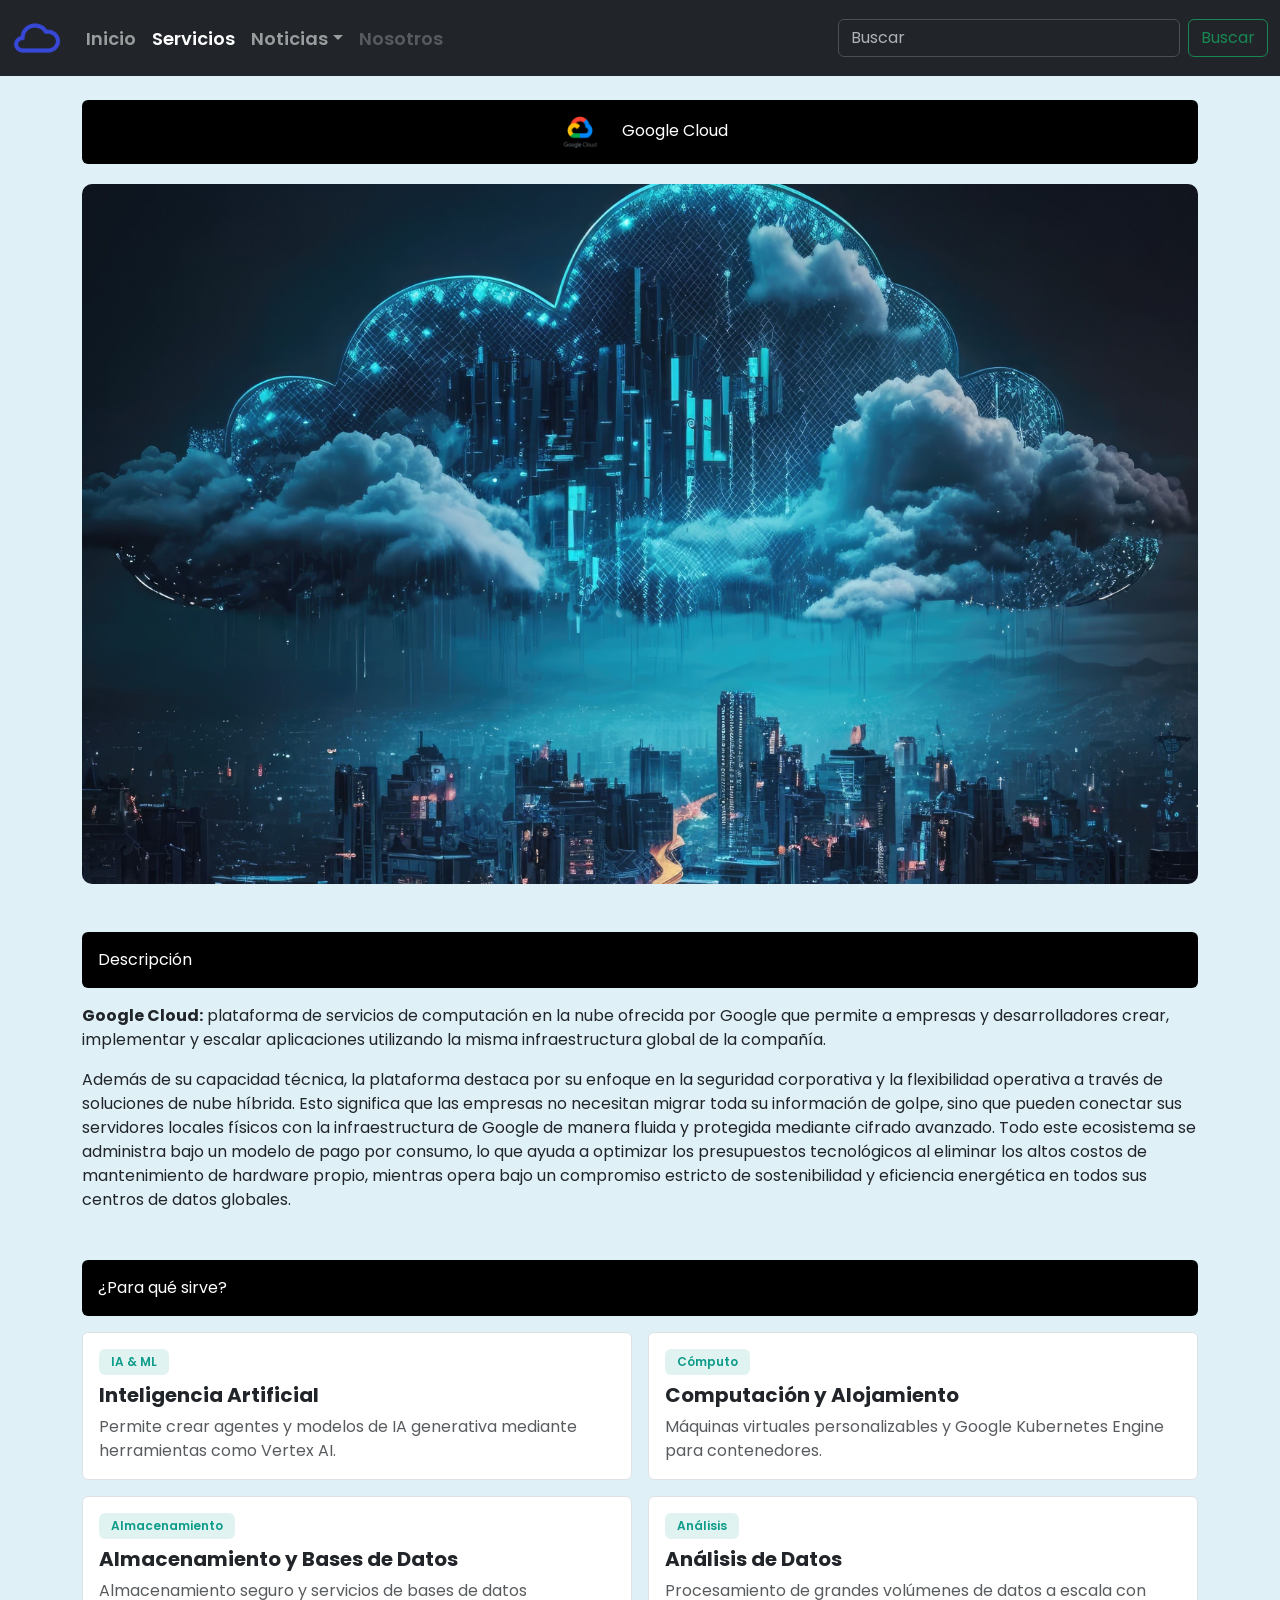
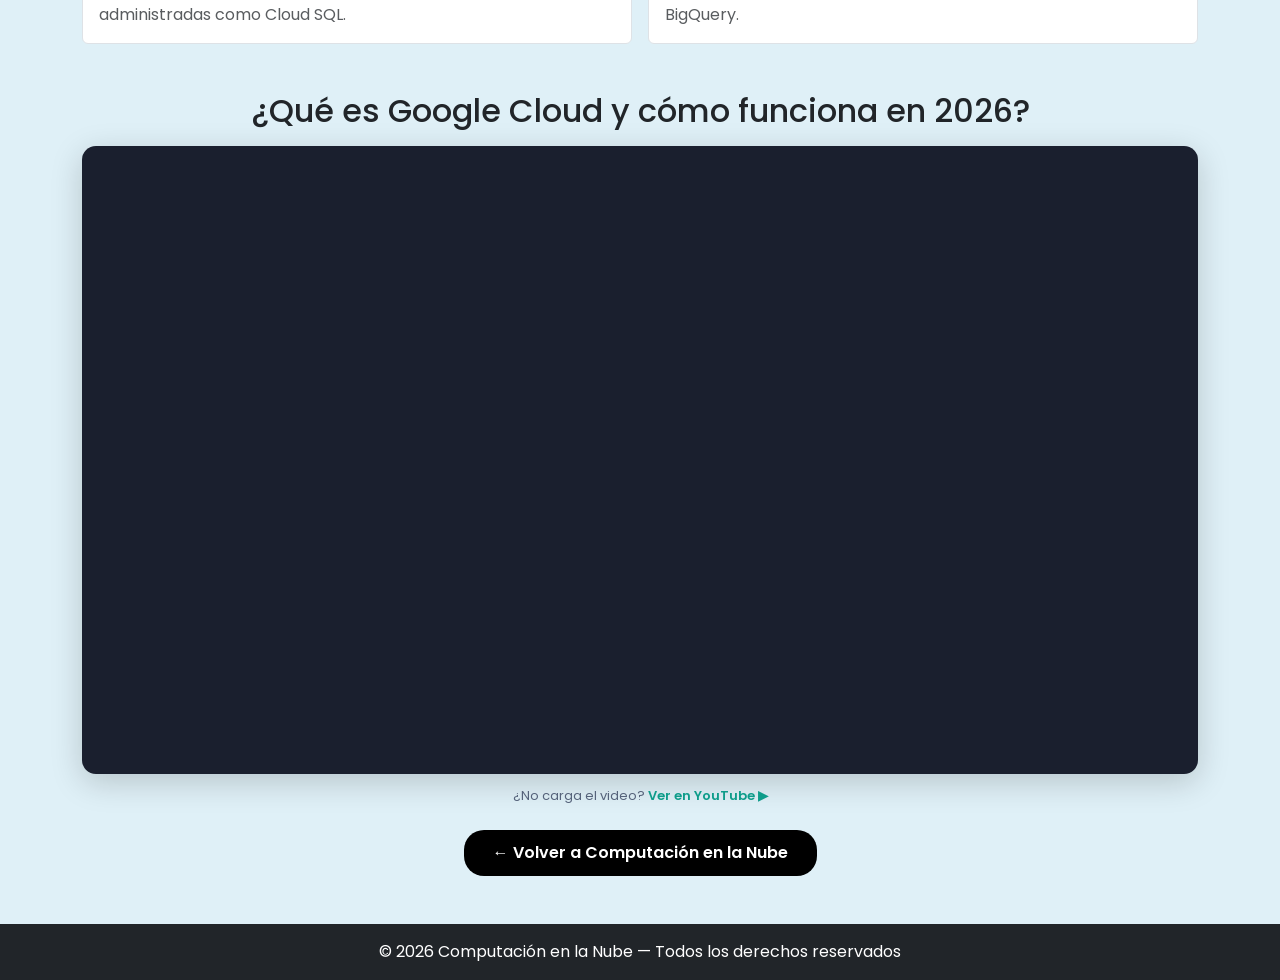
==== Nube/bil2.html @ 453a69fb "Página terminada" ====
<!DOCTYPE html>
<html lang="es">
<head>
    <meta charset="UTF-8">
    <meta name="viewport" content="width=device-width, initial-scale=1.0">
    <link rel="shortcut icon" href="Assets/cloud.png" type="image/x-icon">
    <link rel="stylesheet" href="Css/bootstrap.min.css">
    <link rel="stylesheet" href="Css/style.css">
    <title>Google Cloud</title>
</head>
<body class="bil1">

    <button id="back-to-top" aria-label="Volver arriba">&#8679;</button>

    <nav class="navbar bg-dark navbar-expand-lg" data-bs-theme="dark">
        <div class="container-fluid">
            <a class="navbar-brand" href="bil.html">
                <img src="Assets/cloud.png" alt="Logo" width="50" height="50">
            </a>
            <button class="navbar-toggler" type="button" data-bs-toggle="collapse"
                data-bs-target="#navbarMain" aria-controls="navbarMain"
                aria-expanded="false" aria-label="Toggle navigation">
                <span class="navbar-toggler-icon"></span>
            </button>
            <div class="collapse navbar-collapse" id="navbarMain">
                <ul class="navbar-nav me-auto mb-2 mb-lg-0">
                    <li class="nav-item">
                        <a class="nav-link" href="bil.html">Inicio</a>
                    </li>
                    <li class="nav-item">
                        <a class="nav-link active" aria-current="page" href="#">Servicios</a>
                    </li>
                    <li class="nav-item dropdown">
                        <a class="nav-link dropdown-toggle" href="#" role="button" data-bs-toggle="dropdown"
                            aria-expanded="false">Noticias</a>
                        <ul class="dropdown-menu">
                            <li><a class="dropdown-item" href="#">Cartelera nueva</a></li>
                            <li><a class="dropdown-item" href="#">Próximo evento</a></li>
                            <li><hr class="dropdown-divider"></li>
                            <li><a class="dropdown-item" href="#">Siempre el mejor</a></li>
                        </ul>
                    </li>
                    <li class="nav-item">
                        <a class="nav-link disabled" aria-disabled="true">Nosotros</a>
                    </li>
                </ul>
                <form class="d-flex" role="search">
                    <input class="form-control me-2" type="search" placeholder="Buscar" aria-label="Buscar">
                    <button class="btn btn-outline-success" type="submit">Buscar</button>
                </form>
            </div>
        </div>
    </nav>

    <div class="container">

        <!-- TITLE BADGE -->
        <section class="video-section mt-4">
            <div class="p-3 mb-2 bg-black text-white rounded">
                <img src="Assets/Google-Cloud-Symbol.png" alt="Google Cloud Logo" height="32"
                    style="vertical-align:middle; margin-right:10px;"> Google Cloud
            </div>
        </section>

        <!-- HERO IMAGE -->
        <section class="mb-5 image-section fade-in-el">
            <div class="image-container">
                <img src="Assets/1301820-align-voted-best-cloud-services-provider-by-both-hedgeweek-and-private-equity-wire.jpg"
                    alt="Google Cloud - Mejor proveedor de nube" />
            </div>
        </section>

        <!-- DESCRIPTION -->
        <section class="mb-5 description fade-in-el">
            <div class="p-3 mb-3 bg-black text-white rounded">Descripción</div>
            <p><strong>Google Cloud:</strong> plataforma de servicios de computación en la nube ofrecida por Google que permite a empresas y desarrolladores crear, implementar y escalar aplicaciones utilizando la misma infraestructura global de la compañía.</p>
            <p>Además de su capacidad técnica, la plataforma destaca por su enfoque en la seguridad corporativa y la flexibilidad operativa a través de soluciones de nube híbrida. Esto significa que las empresas no necesitan migrar toda su información de golpe, sino que pueden conectar sus servidores locales físicos con la infraestructura de Google de manera fluida y protegida mediante cifrado avanzado. Todo este ecosistema se administra bajo un modelo de pago por consumo, lo que ayuda a optimizar los presupuestos tecnológicos al eliminar los altos costos de mantenimiento de hardware propio, mientras opera bajo un compromiso estricto de sostenibilidad y eficiencia energética en todos sus centros de datos globales.</p>
        </section>

        <!-- SERVICES -->
        <section class="mb-5 fade-in-el">
            <div class="p-3 mb-3 bg-black text-white rounded">¿Para qué sirve?</div>
            <div class="row g-3">
                <div class="col-md-6">
                    <div class="p-3 border rounded bg-white">
                        <span class="service-badge">IA &amp; ML</span>
                        <h5 class="fw-bold">Inteligencia Artificial</h5>
                        <p class="text-muted mb-0">Permite crear agentes y modelos de IA generativa mediante herramientas como Vertex AI.</p>
                    </div>
                </div>
                <div class="col-md-6">
                    <div class="p-3 border rounded bg-white">
                        <span class="service-badge">Cómputo</span>
                        <h5 class="fw-bold">Computación y Alojamiento</h5>
                        <p class="text-muted mb-0">Máquinas virtuales personalizables y Google Kubernetes Engine para contenedores.</p>
                    </div>
                </div>
                <div class="col-md-6">
                    <div class="p-3 border rounded bg-white">
                        <span class="service-badge">Almacenamiento</span>
                        <h5 class="fw-bold">Almacenamiento y Bases de Datos</h5>
                        <p class="text-muted mb-0">Almacenamiento seguro y servicios de bases de datos administradas como Cloud SQL.</p>
                    </div>
                </div>
                <div class="col-md-6">
                    <div class="p-3 border rounded bg-white">
                        <span class="service-badge">Análisis</span>
                        <h5 class="fw-bold">Análisis de Datos</h5>
                        <p class="text-muted mb-0">Procesamiento de grandes volúmenes de datos a escala con BigQuery.</p>
                    </div>
                </div>
            </div>
        </section>

        <!-- VIDEO -->
        <section class="video-section mb-4">
            <h2 class="text-dark">¿Qué es Google Cloud y cómo funciona en 2026?</h2>
            <div class="video-wrapper">
                <div class="video-container">
                    <iframe src="https://www.youtube.com/embed/1X1SMbfrnfQ"
                        title="Qué es Google Cloud" frameborder="0"
                        allow="accelerometer; autoplay; clipboard-write; encrypted-media; gyroscope; picture-in-picture; web-share"
                        referrerpolicy="strict-origin-when-cross-origin" allowfullscreen></iframe>
                </div>
            </div>
            <p class="video-fallback">¿No carga el video? <a href="https://www.youtube.com/watch?v=1X1SMbfrnfQ" target="_blank" rel="noopener">Ver en YouTube &#9654;</a></p>
        </section>

        <!-- BACK BUTTON -->
        <section class="video-section mb-5">
            <a href="bil.html" class="btn bg-black text-white">&#8592; Volver a Computación en la Nube</a>
        </section>

    </div>

    <footer class="bg-dark text-white text-center p-3">
        <p class="mb-0">&copy; 2026 Computación en la Nube &mdash; Todos los derechos reservados</p>
    </footer>

    <script src="Js/bootstrap.min.js"></script>
    <script src="Js/archive.js"></script>
</body>
</html>
---- Nube/Css/style.css ----
@import url('https://fonts.googleapis.com/css2?family=Poppins:wght@400;500;600;700;800&display=swap');

/* ============================================================
   RESET & BASE
   ============================================================ */
* {
    font-family: 'Poppins', sans-serif;
    box-sizing: border-box;
}

/* ============================================================
   CSS VARIABLES
   ============================================================ */
:root {
    --primary-color: #f03a47;
    --secondary-color: #AF5B5F;
    --accent-color: #0E9C8A;
    --font-color: #ffff;
    --alt-color: #f6f4f3;
    --background-color: #183059;
    --primary-font: 'Poppins', sans-serif;
    --section-title-font-size: 2.3rem;
}

/* ============================================================
   NAVBAR
   ============================================================ */
.navbar {
    font-weight: 600;
    font-size: 18px;
}

/* ============================================================
   CAROUSEL
   ============================================================ */
.carousel-item {
    min-height: 400px;
}
.carousel-caption {
    bottom: 120px;
    z-index: 2;
}
.carousel-caption h5 {
    font-size: 70px;
    font-weight: 600;
    text-transform: uppercase;
    margin-top: 25px;
    text-shadow: 2px 2px 8px rgba(0,0,0,0.7);
}
.carousel-caption p {
    width: 60%;
    margin: 10px auto;
    font-size: 18px;
    text-shadow: 1px 1px 4px rgba(0,0,0,0.7);
}
.carousel-caption .btn-cta {
    display: inline-block;
    margin-top: 12px;
    padding: 10px 28px;
    background: var(--accent-color);
    color: #fff;
    border: 2px solid #fff;
    border-radius: 30px;
    font-weight: 600;
    font-size: 16px;
    text-decoration: none;
    transition: background 0.2s, transform 0.2s;
}
.carousel-caption .btn-cta:hover {
    background: #fff;
    color: var(--accent-color);
    transform: scale(1.05);
}
.carousel-inner::before {
    content: '';
    position: absolute;
    width: 100%;
    height: 100%;
    top: 0;
    left: 0;
    background: rgba(0,0,0,0.35);
    z-index: 1;
}
.carousel-item img {
    object-fit: cover;
    height: 520px;
    width: 100%;
}

/* ============================================================
   SERVICES SECTION
   ============================================================ */
.services {
    padding: 80px 0;
}
.services .row {
    display: flex;
    flex-wrap: wrap;
}
.services .card {
    height: 100%;
    display: flex;
    flex-direction: column;
    transition: transform 0.2s, box-shadow 0.2s;
}
.services .card:hover {
    transform: translateY(-6px);
    box-shadow: 0 12px 28px rgba(0,0,0,0.18);
}
.services .card-body {
    display: flex;
    flex-direction: column;
    flex: 1;
}
.services .card-body p {
    flex: 1;
}
.services .card-body .btn {
    margin-top: 16px;
    align-self: center;
    width: 100%;
    text-align: center;
    border-radius: 20px;
    font-weight: 600;
    transition: transform 0.15s;
}
.services .card-body .btn:hover {
    transform: scale(1.03);
}

/* Card background images */
.bg-Toma {
    background-image: linear-gradient(rgba(0,0,0,0.55), rgba(0,0,0,0.55)),
        url(../Assets/Unlocking-the-Power-of-Google-Cloud-Platform.webp);
    background-position: center;
    background-repeat: no-repeat;
    background-size: cover;
}
.bg-Toma2 {
    background-image: linear-gradient(rgba(0,0,0,0.55), rgba(0,0,0,0.55)),
        url(../Assets/0_5VEmcnBp5i1AJNDU.jpg);
    background-position: center;
    background-repeat: no-repeat;
    background-size: cover;
}
.bg-Toma3 {
    background-image: linear-gradient(rgba(0,0,0,0.55), rgba(0,0,0,0.55)),
        url(../Assets/Microsoft-Azure-2025-Logo.webp);
    background-position: center;
    background-repeat: no-repeat;
    background-size: cover;
}
.bg-Toma4 {
    background-image: linear-gradient(rgba(0,0,0,0.55), rgba(0,0,0,0.55)),
        url(../Assets/ChatGPT-Image-10-de-set.-de-2025_-17_18_51.webp);
    background-position: center;
    background-repeat: no-repeat;
    background-size: cover;
}

/* ============================================================
   SECTION ICONS
   ============================================================ */
.section-icons {
    background: #f8f9fb;
    padding: 48px 0 36px;
    border-top: 1px solid #e8ecf2;
    border-bottom: 1px solid #e8ecf2;
    margin: 32px 0;
}
.box-icons i { font-size: 40px; }
.box-icons h3 { font-size: 20px; font-weight: 800; }
.box-icons {
    padding: 16px 24px;
    border-right: 1px solid #e2e6ec;
}
.box-icons:last-child { border-right: none; }

/* ============================================================
   CLOUD GRID (Nubes disponibles)
   ============================================================ */
.cloud-filters {
    display: flex;
    gap: 8px;
    flex-wrap: wrap;
    justify-content: center;
    margin-bottom: 24px;
}
.cloud-filters .btn-filter {
    font-size: 13px;
    border: 1px solid #d9dee6;
    background: #fff;
    color: #55627A;
    padding: 6px 16px;
    border-radius: 20px;
    cursor: pointer;
    transition: all 0.15s ease;
}
.cloud-filters .btn-filter:hover {
    border-color: var(--accent-color);
    color: var(--accent-color);
}
.cloud-filters .btn-filter.active {
    background: var(--accent-color);
    border-color: var(--accent-color);
    color: #fff;
}
.cloud-grid {
    display: grid;
    grid-template-columns: repeat(4, 1fr);
    gap: 24px;
}
@media (max-width: 992px) {
    .cloud-grid { grid-template-columns: repeat(2, 1fr); }
}
@media (max-width: 576px) {
    .cloud-grid { grid-template-columns: 1fr; }
}
.cloud-card {
    display: flex;
    flex-direction: column;
    height: 100%;
    background: #F7F8FA;
    border: 1px solid #eceff3;
    border-radius: 12px;
    padding: 20px 16px;
    transition: transform 0.15s ease, box-shadow 0.15s ease;
}
.cloud-card:hover {
    transform: translateY(-4px);
    box-shadow: 0 10px 24px rgba(0,0,0,0.08);
}
.cloud-card.featured { border-color: rgba(14,156,138,0.2); }
.cloud-card .logo-wrap {
    height: 60px;
    display: flex;
    align-items: center;
    justify-content: center;
    margin-bottom: 12px;
}
.cloud-card .logo-wrap img { max-height: 100%; max-width: 100%; }
.cloud-card .card-body { display: flex; flex-direction: column; flex: 1; }
.cloud-badge {
    display: inline-block;
    align-self: flex-start;
    font-size: 11px;
    font-weight: 600;
    letter-spacing: 0.02em;
    border-radius: 20px;
    padding: 2px 10px;
    margin-bottom: 10px;
}
.cloud-badge.IaaS { background: #E7F3FF; color: #1F70C1; }
.cloud-badge.PaaS { background: #FFF1DE; color: #B87A1E; }
.cloud-badge.SaaS { background: #E8FBF5; color: #0E9C8A; }
.cloud-card .card-title { font-size: 17px; font-weight: 700; margin-bottom: 6px; }
.cloud-card p { font-size: 14px; color: #4a5568; margin-bottom: 0; }
.cloud-card .extra-fact {
    font-size: 12.5px;
    color: #8A93A3;
    margin-top: auto;
    padding-top: 10px;
    border-top: 1px dashed #e2e6ec;
}
.cloud-card.is-hidden { display: none; }

/* ============================================================
   BANNER / SVG NETWORK SECTION
   ============================================================ */
.banner {
    background: #ffffff;
    color: #1e41a7;
    padding: 80px 6vw 56px;
    margin-bottom: 0;
}
.banner h2 {
    font-size: clamp(26px, 3.4vw, 38px);
    font-weight: 700;
    line-height: 1.2;
    max-width: 22ch;
    margin: 0 auto 16px;
    color: #1a1f2e;
}
.banner p {
    font-size: 16px;
    line-height: 1.6;
    color: #55627A;
    max-width: 62ch;
    margin: 0 auto 40px;
}
.cloud-net { width: 100%; max-width: 560px; height: auto; margin: 0 auto; display: block; }
.cloud-net .net-node { cursor: pointer; }
.cloud-net .net-node line {
    stroke: #d9dee6;
    stroke-width: 1.5;
    transition: stroke 0.2s ease, stroke-width 0.2s ease;
}
.cloud-net .net-node .dot {
    fill: #55627A;
    opacity: 0.55;
    transition: r 0.2s ease, opacity 0.2s ease, fill 0.2s ease;
}
.cloud-net .net-node text {
    fill: #1a1f2e;
    font-family: -apple-system, 'Segoe UI', sans-serif;
    font-size: 12px;
    font-weight: 600;
    opacity: 0;
    transition: opacity 0.2s ease;
    pointer-events: none;
}
.cloud-net .net-node:hover line,
.cloud-net .net-node.active line { stroke: var(--accent-color); stroke-width: 2; }
.cloud-net .net-node:hover .dot,
.cloud-net .net-node.active .dot { r: 8; opacity: 1; fill: var(--accent-color); }
.cloud-net .net-node:hover text,
.cloud-net .net-node.active text { opacity: 1; }
.cloud-net .hub-core { fill: var(--accent-color); }
.cloud-net .hub-ring { fill: none; stroke: #5FE3CD; stroke-width: 1.5; opacity: 0.5; }
@media (prefers-reduced-motion: no-preference) {
    .cloud-net .hub-ring { animation: hubPulse 3s ease-in-out infinite; }
}
@keyframes hubPulse {
    0%, 100% { r: 34; opacity: 0.5; }
    50% { r: 40; opacity: 0.15; }
}

/* ============================================================
   COMPARATIVE TABLE
   ============================================================ */
.comparison-section {
    padding: 60px 0;
    background: #f8f9fb;
}
.comparison-section h2 { font-size: 2rem; font-weight: 700; margin-bottom: 8px; color: #1a1f2e; }
.comparison-section .subtitle { color: #55627A; margin-bottom: 36px; }
.comparison-table {
    width: 100%;
    border-collapse: separate;
    border-spacing: 0;
    border-radius: 12px;
    overflow: hidden;
    box-shadow: 0 4px 16px rgba(0,0,0,0.07);
    background: #fff;
}
.comparison-table thead th {
    background: #1a1f2e;
    color: #fff;
    padding: 14px 18px;
    font-size: 14px;
    font-weight: 600;
    text-align: center;
}
.comparison-table thead th:first-child { text-align: left; }
.comparison-table tbody td {
    padding: 12px 18px;
    font-size: 14px;
    color: #4a5568;
    border-bottom: 1px solid #f0f2f5;
    text-align: center;
    vertical-align: middle;
}
.comparison-table tbody td:first-child { text-align: left; font-weight: 600; color: #1a1f2e; }
.comparison-table tbody tr:last-child td { border-bottom: none; }
.comparison-table tbody tr:hover td { background: #f0faf8; }
.star-rating { color: #f59e0b; font-size: 13px; }

/* ============================================================
   CONTACT SECTION
   ============================================================ */
.section-title {
    position: relative;
    font-size: var(--section-title-font-size);
    font-family: var(--primary-font);
}
.section-title::after {
    content: "";
    position: absolute;
    display: block;
    width: 100%;
    height: 5px;
    background-color: var(--primary-color);
    transform: translateY(-3px);
}
span { color: var(--primary-color); }
.btn_s {
    color: white;
    font-weight: 500;
    display: flex;
    width: 150px;
    height: 50px;
    background-color: var(--primary-color);
    border-radius: 10px;
    align-items: center;
    justify-content: space-evenly;
    margin-top: 40px;
    transition: 0.3s;
    border: solid 2px var(--primary-color);
    cursor: pointer;
}
.btn_s:hover { background: transparent; color: var(--primary-color); }
/* ============================================================
   IMAGE & VIDEO HELPERS
   ============================================================ */
.image-container {
    width: 100%;
    height: 700px;
    margin: 0 auto;
    overflow: hidden;
    border-radius: 10px;
}
.image-container img { width: 100%; height: 100%; object-fit: cover; }
.video-section { text-align: center; margin: 20px 0; }
.video-section video { max-width: 100%; height: auto; }
.video-wrapper {
    background: #1a1f2e;
    border-radius: 14px;
    overflow: hidden;
    margin-top: 16px;
    box-shadow: 0 8px 32px rgba(0,0,0,0.18);
}
.video-container {
    position: relative;
    padding-bottom: 56.25%;
    height: 0;
    overflow: hidden;
}
.video-container iframe {
    position: absolute;
    top: 0; left: 0;
    width: 100%; height: 100%;
    border: 0;
    display: block;
}
.video-fallback {
    display: block;
    margin: 12px auto 0;
    font-size: 13px;
    color: #55627A;
}
.video-fallback a {
    color: var(--accent-color);
    font-weight: 600;
    text-decoration: none;
}
.video-fallback a:hover { text-decoration: underline; }
.video-section .btn {
    display: inline-block;
    margin: 0 auto;
    padding: 10px 28px;
    background-color: #000;
    color: #fff;
    border-radius: 20px;
    transition: background-color 0.3s ease, transform 0.3s ease;
    text-decoration: none;
    font-weight: 600;
}
.video-section .btn:hover { transform: scale(1.1); color: #fff; }

/* ============================================================
   CONTACT SECTION — REDESIGNED
   ============================================================ */
#contact-section {
    background: transparent;
    padding: 80px 0 60px;
    height: auto;
}
#contact-section .contact-title {
    font-size: 2.2rem;
    font-weight: 800;
    color: #1a1f2e;
    margin-bottom: 6px;
}
#contact-section .contact-subtitle {
    color: #55627A;
    font-size: 15px;
    margin-bottom: 0;
}
/* Form card */
.contact-form-card {
    background: #fff;
    border-radius: 16px;
    padding: 36px 32px;
    box-shadow: 0 8px 32px rgba(0,0,0,0.08);
}
.contact-form-card .form-label {
    font-weight: 600;
    font-size: 13px;
    color: #1a1f2e;
    margin-bottom: 4px;
}
.contact-form-card .form-control {
    border: 1.5px solid #e2e6ec;
    border-radius: 10px;
    padding: 10px 14px;
    font-size: 14px;
    color: #1a1f2e;
    transition: border-color 0.2s, box-shadow 0.2s;
    box-shadow: none;
}
.contact-form-card .form-control:focus {
    border-color: var(--accent-color);
    box-shadow: 0 0 0 3px rgba(14,156,138,0.12);
    outline: none;
}
.contact-form-card textarea.form-control {
    resize: vertical;
    min-height: 130px;
}
.btn-submit {
    width: 100%;
    padding: 13px;
    background: var(--accent-color);
    color: #fff;
    border: none;
    border-radius: 10px;
    font-size: 15px;
    font-weight: 700;
    cursor: pointer;
    transition: background 0.2s, transform 0.15s;
    letter-spacing: 0.02em;
}
.btn-submit:hover {
    background: #0b7d6e;
    transform: translateY(-2px);
}
/* Info card */
.contact-info-card {
    background: #1a1f2e;
    border-radius: 16px;
    padding: 36px 28px;
    color: #fff;
    height: 100%;
    display: flex;
    flex-direction: column;
    gap: 28px;
}
.contact-info-card h3 {
    font-size: 1.4rem;
    font-weight: 700;
    margin-bottom: 6px;
    color: #fff;
}
.contact-info-card p {
    font-size: 14px;
    color: rgba(255,255,255,0.65);
    margin-bottom: 0;
}
.info-item {
    display: flex;
    gap: 16px;
    align-items: flex-start;
}
.info-icon {
    width: 44px;
    height: 44px;
    min-width: 44px;
    background: rgba(14,156,138,0.15);
    border-radius: 10px;
    display: flex;
    align-items: center;
    justify-content: center;
    font-size: 20px;
}
.info-item-text strong {
    display: block;
    font-size: 13px;
    font-weight: 700;
    color: rgba(255,255,255,0.9);
    margin-bottom: 2px;
}
.info-item-text span {
    font-size: 13px;
    color: rgba(255,255,255,0.55);
    /* override global span color */
    color: rgba(255,255,255,0.55) !important;
}
.contact-info-card a {
    color: var(--accent-color);
    text-decoration: none;
    font-size: 13px;
}
.contact-info-card a:hover { text-decoration: underline; }
/* Success message */
#form-msg {
    display: none;
    padding: 14px 20px;
    background: #e8fbf5;
    border: 1.5px solid var(--accent-color);
    border-radius: 10px;
    color: #0b7d6e;
    font-weight: 600;
    text-align: center;
    margin-top: 16px;
    font-size: 14px;
}

/* ============================================================
   PAGE-SPECIFIC BODY COLORS
   ============================================================ */
.bil1 { background: #dff0f7; }
.bil2 { background: #0a497b; }
.bil3 { background: #d5b59c; }
.bil4-bg { background: #e8f0fe; }
.bil5-bg { background: #fff3e8; }

/* Service badges on subpages */
.service-badge {
    display: inline-block;
    background: rgba(14,156,138,0.12);
    color: var(--accent-color);
    border-radius: 6px;
    padding: 4px 12px;
    font-size: 12px;
    font-weight: 600;
    margin-bottom: 8px;
}

/* Make bil1 sections transparent so body color shows */
.bil1 .section-icons,
.bil1 .banner,
.bil1 .comparison-section,
.bil1 #contact-section {
    background: transparent !important;
}

/* ============================================================
   FADE-IN ANIMATION (Intersection Observer)
   ============================================================ */
.fade-in-el {
    opacity: 0;
    transform: translateY(30px);
    transition: opacity 0.6s ease, transform 0.6s ease;
}
.fade-in-el.visible {
    opacity: 1;
    transform: translateY(0);
}

/* ============================================================
   BACK TO TOP BUTTON
   ============================================================ */
#back-to-top {
    position: fixed;
    bottom: 32px;
    right: 32px;
    width: 48px;
    height: 48px;
    background: var(--accent-color);
    color: #fff;
    border: none;
    border-radius: 50%;
    font-size: 22px;
    cursor: pointer;
    box-shadow: 0 4px 16px rgba(14,156,138,0.35);
    display: none;
    align-items: center;
    justify-content: center;
    z-index: 999;
    transition: background 0.2s, transform 0.2s;
}
#back-to-top:hover { background: #0b7d6e; transform: scale(1.1); }
#back-to-top.visible { display: flex; }

/* ============================================================
   RESPONSIVE
   ============================================================ */
@media (max-width: 767px) {
    .carousel-item { min-height: 500px; }
    .carousel-item img { min-height: 500px; }
    .carousel-caption { bottom: 30px; }
    .carousel-caption h5 { font-size: 36px; margin-top: 0; }
    .carousel-caption p { width: 100%; font-size: 15px; }
    .services { padding: 30px 0; }
    .banner { padding: 40px 4vw 32px; margin-bottom: 0; }
    .box-icons { border-right: none; border-bottom: 1px solid #e2e6ec; }
    #contact-section form { width: 95%; }
    #form-msg { width: 95%; }
    .comparison-section { padding: 40px 0; }
    .comparison-table { font-size: 13px; }
}
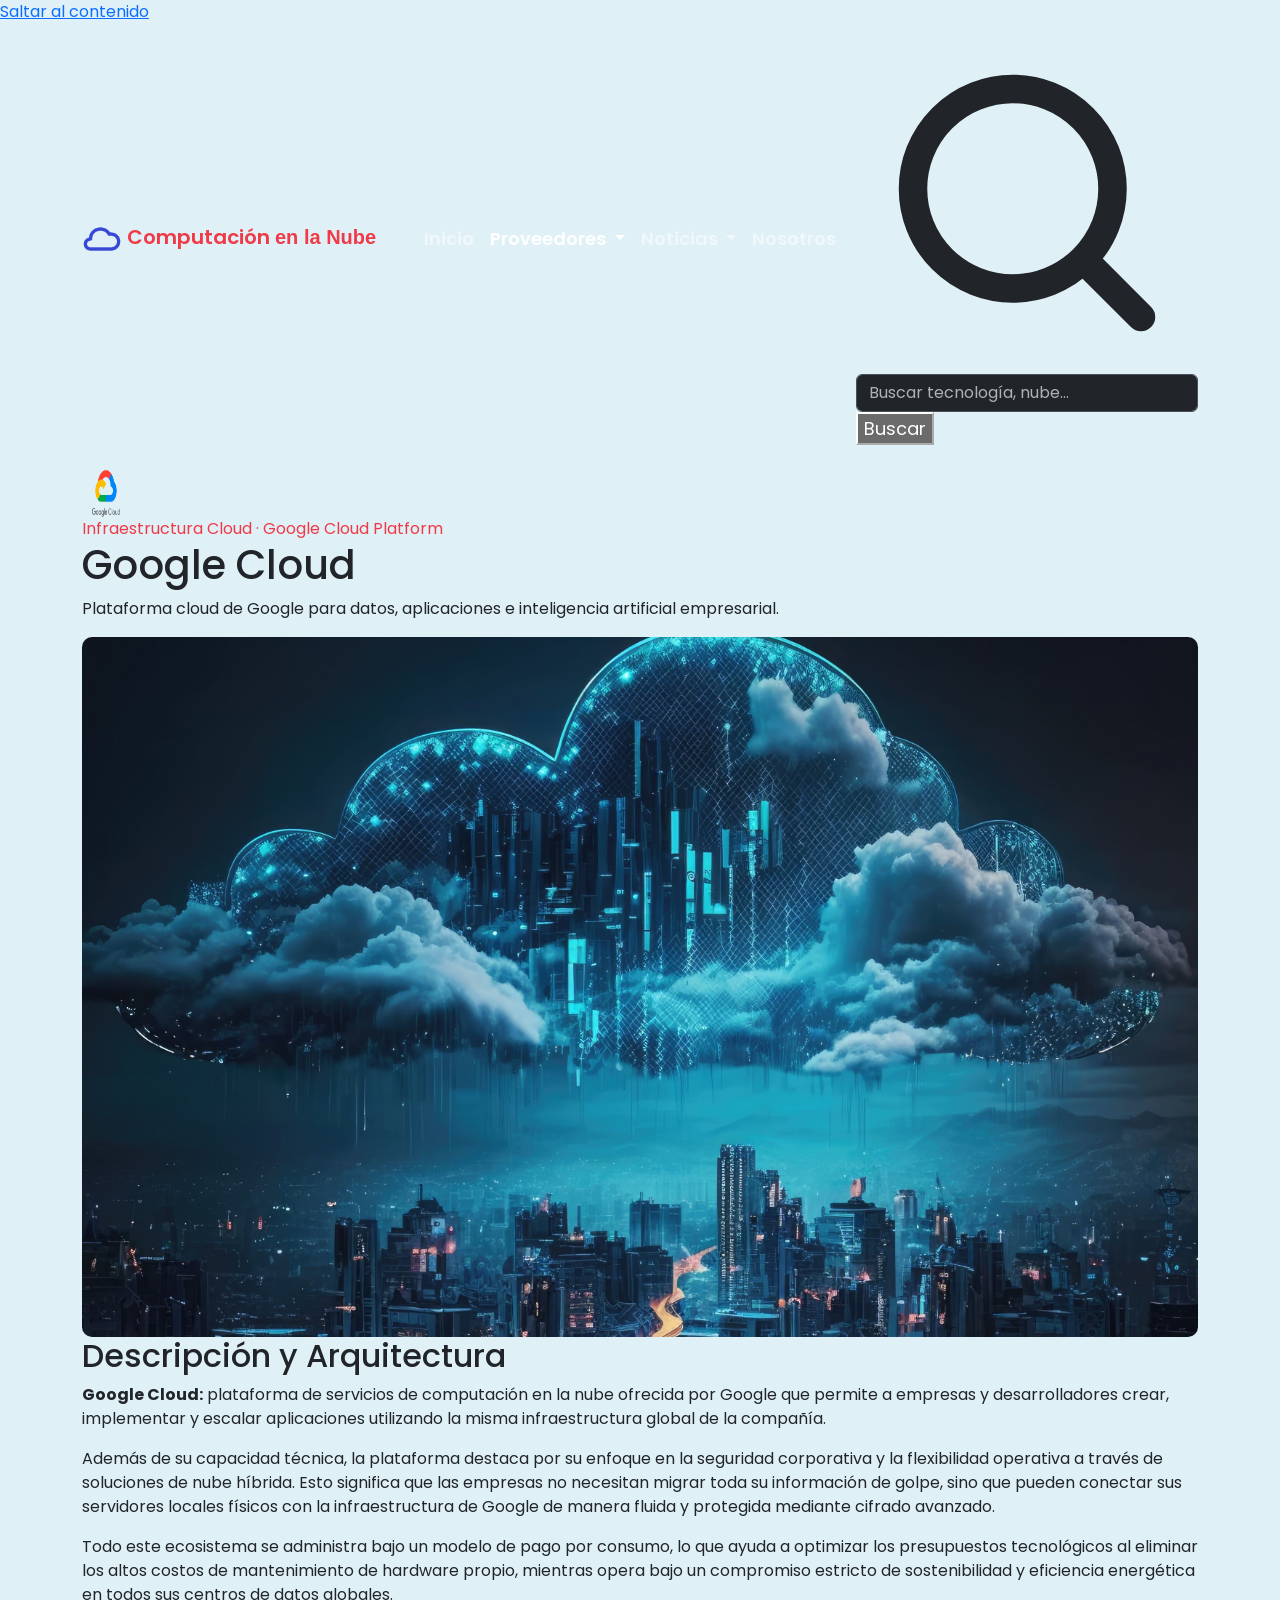
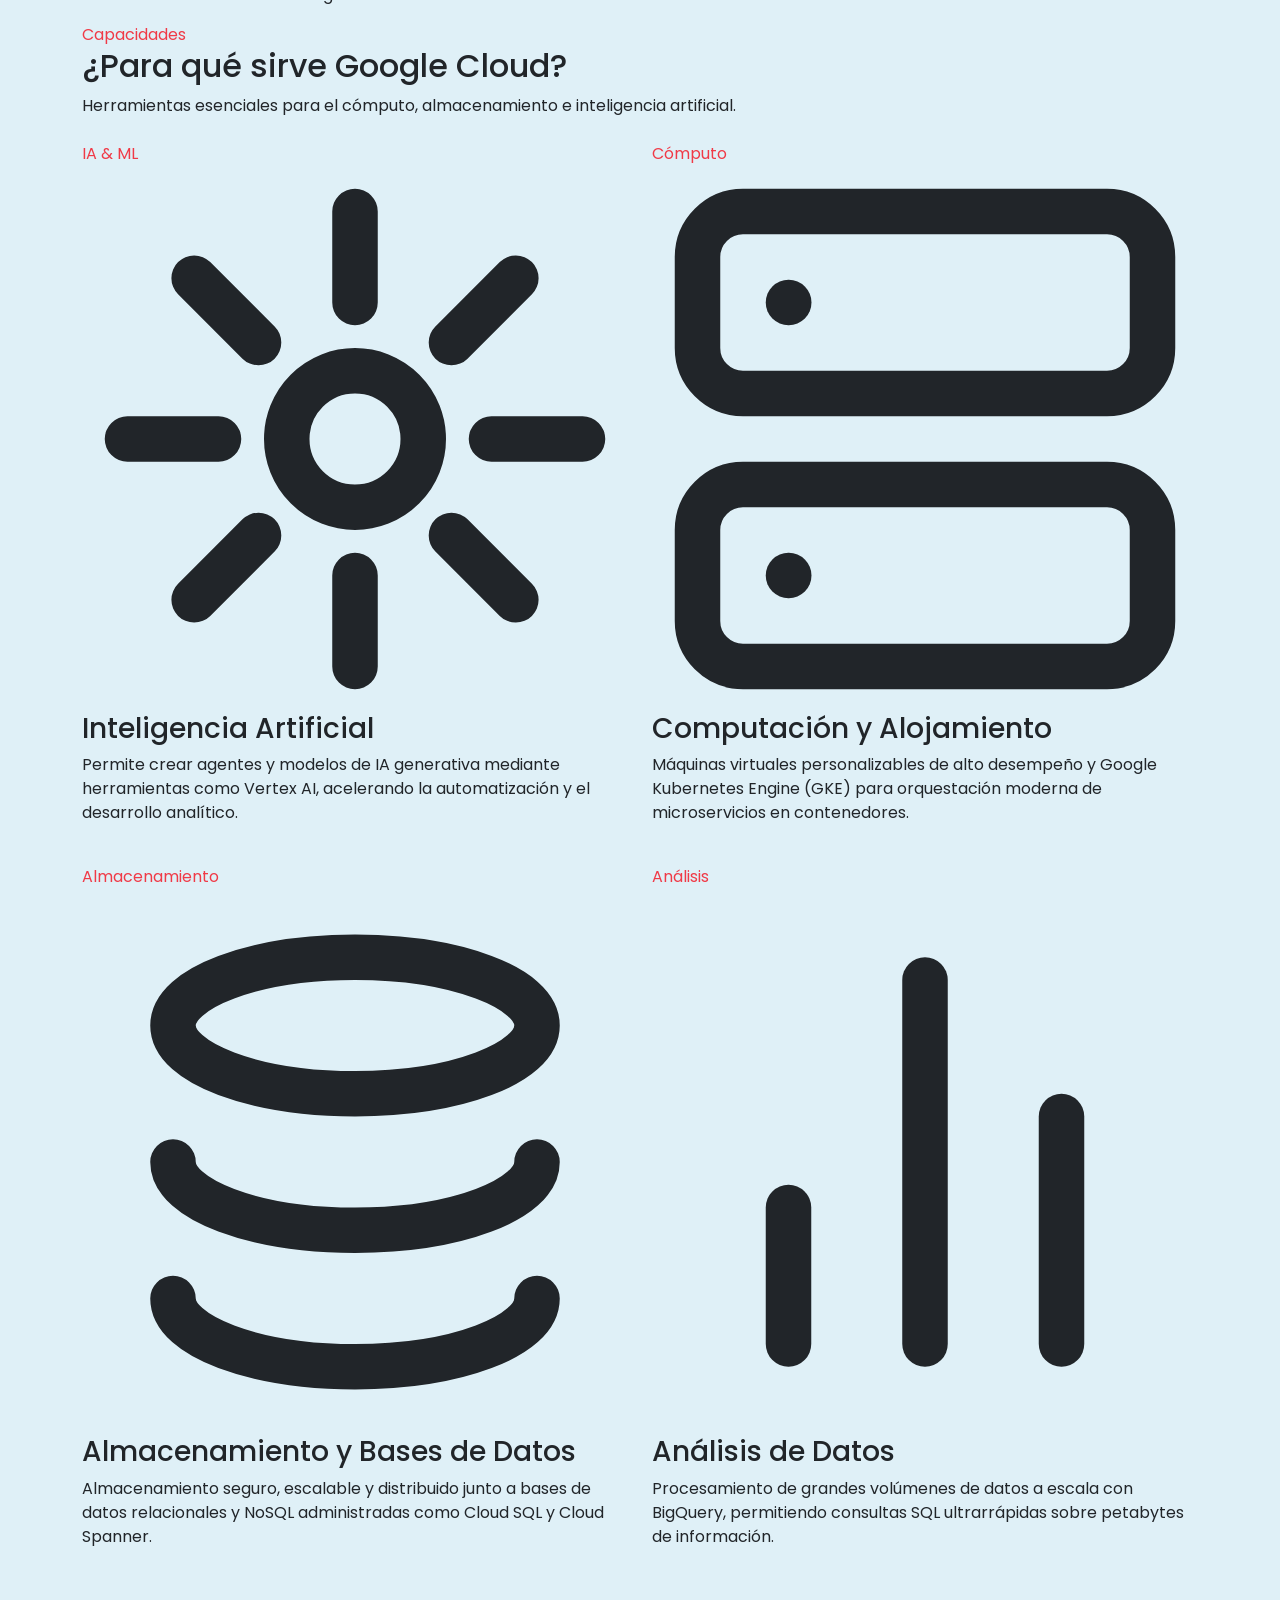
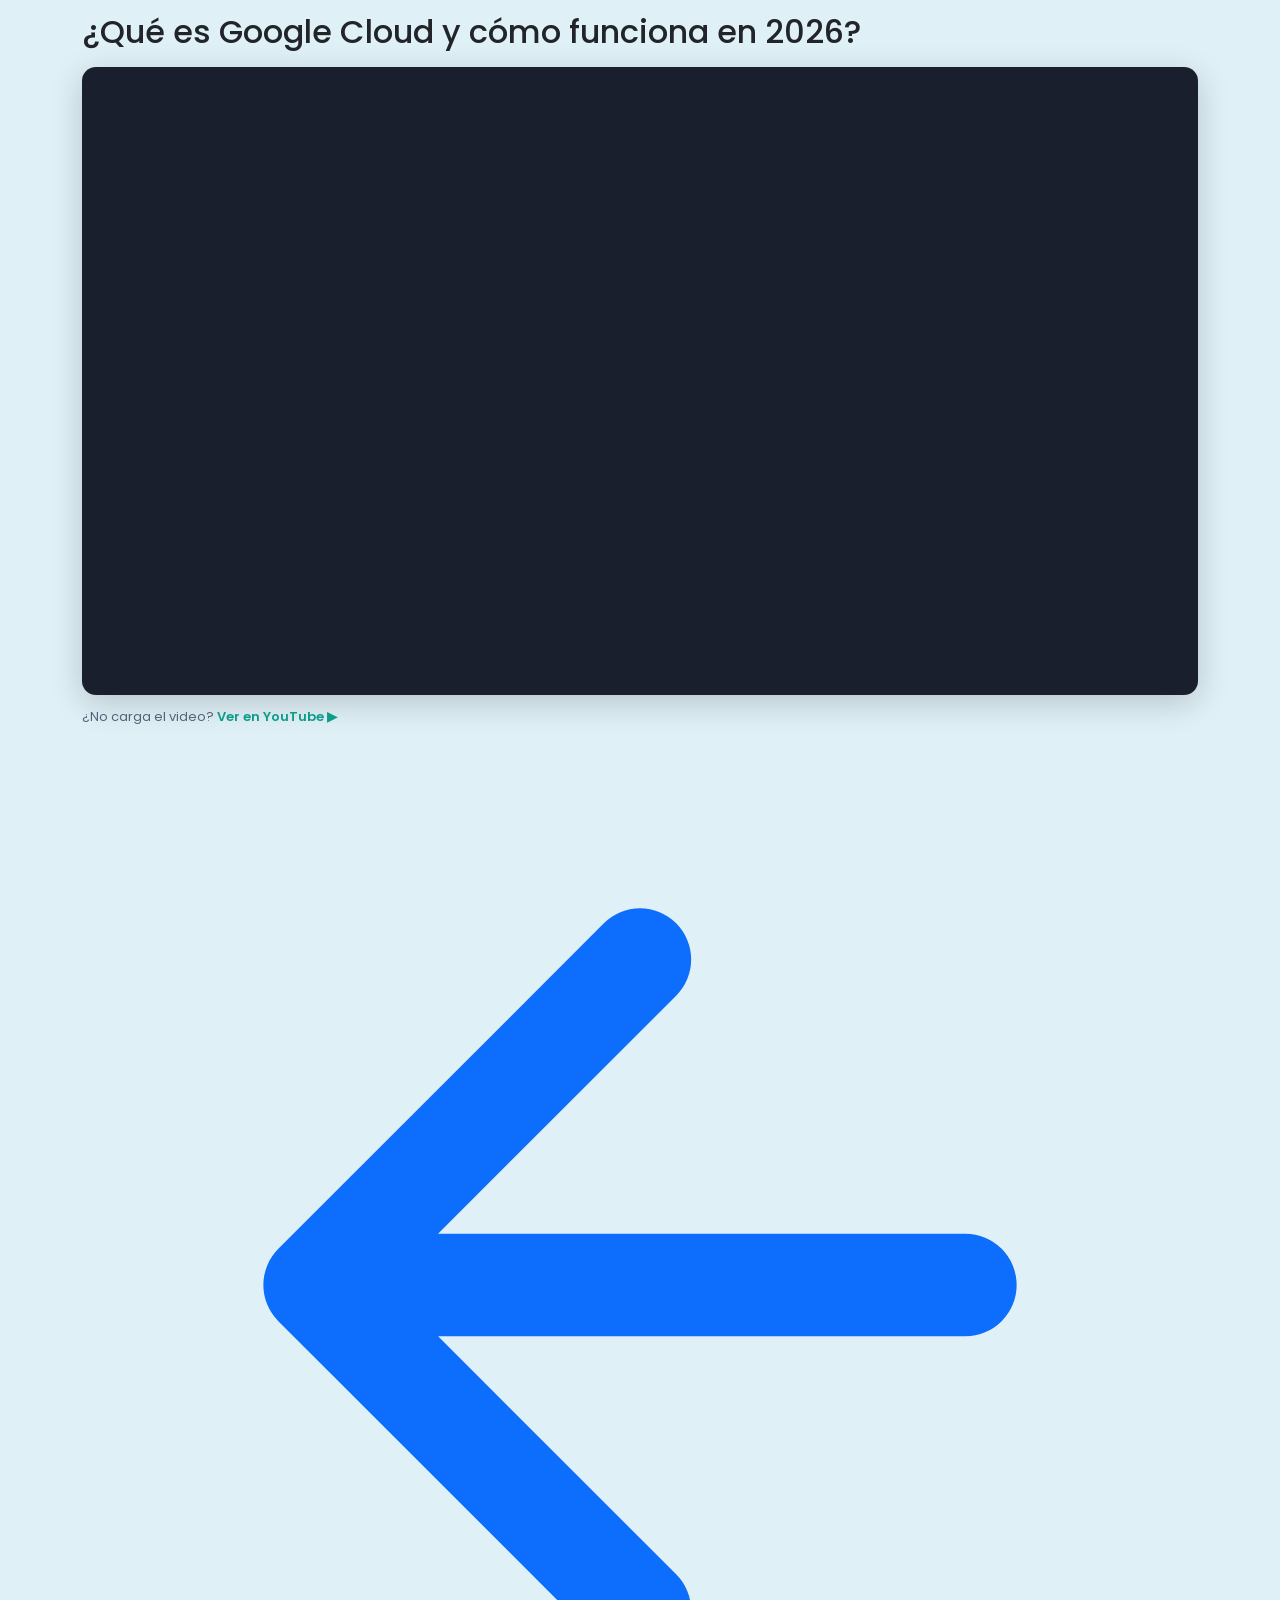
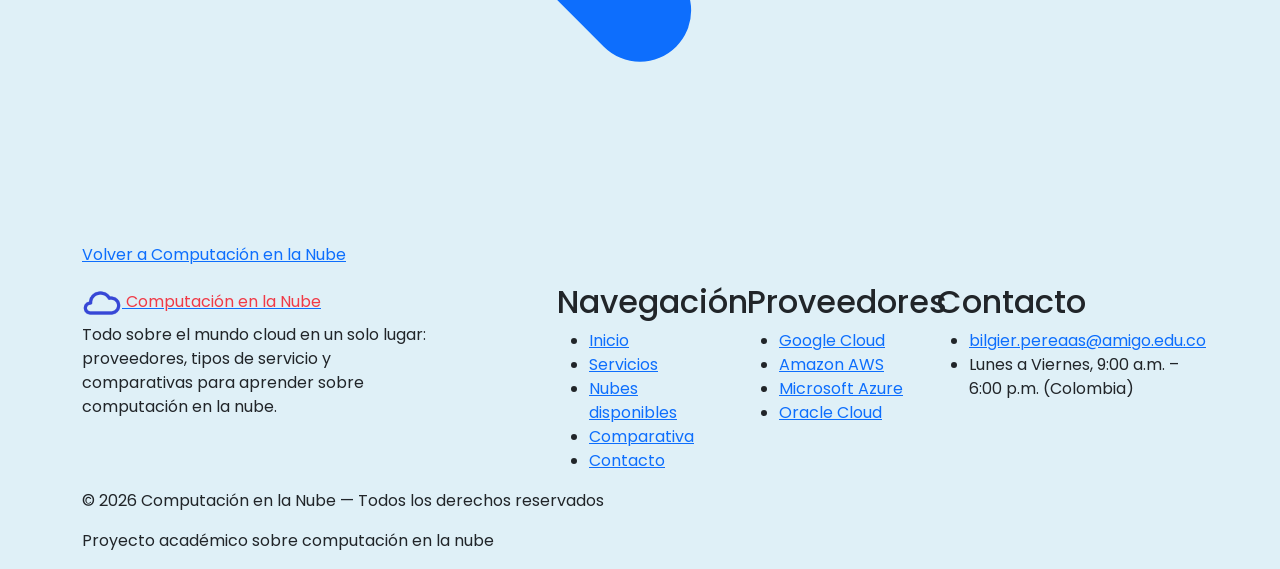
==== commit 040eb5fd: "Add files via upload" ====
--- a/Nube/bil2.html
+++ b/Nube/bil2.html
@@ -3,118 +3,182 @@
 <head>
     <meta charset="UTF-8">
     <meta name="viewport" content="width=device-width, initial-scale=1.0">
+    <meta name="description" content="Google Cloud: plataforma cloud de Google para datos, aplicaciones e inteligencia artificial empresarial.">
     <link rel="shortcut icon" href="Assets/cloud.png" type="image/x-icon">
     <link rel="stylesheet" href="Css/bootstrap.min.css">
     <link rel="stylesheet" href="Css/style.css">
-    <title>Google Cloud</title>
+    <title>Google Cloud · Computación en la Nube</title>
 </head>
-<body class="bil1">
-
-    <button id="back-to-top" aria-label="Volver arriba">&#8679;</button>
-
-    <nav class="navbar bg-dark navbar-expand-lg" data-bs-theme="dark">
-        <div class="container-fluid">
+<body class="bil1 page-google">
+
+    <!-- ENLACE DE ACCESIBILIDAD: salta directo al contenido con teclado -->
+    <a class="skip-link" href="#contenido">Saltar al contenido</a>
+
+    <!-- BOTÓN VOLVER ARRIBA -->
+    <button id="back-to-top" type="button" aria-label="Volver arriba">
+        <svg viewBox="0 0 24 24" fill="none" stroke="currentColor" stroke-width="2.2" stroke-linecap="round" stroke-linejoin="round" aria-hidden="true"><path d="M12 19V5M5 12l7-7 7 7"/></svg>
+    </button>
+
+    <!-- ========================================================
+         NAVBAR
+         ======================================================== -->
+    <nav class="navbar navbar-expand-lg" data-bs-theme="dark" aria-label="Navegación principal">
+        <div class="container-xl">
             <a class="navbar-brand" href="bil.html">
-                <img src="Assets/cloud.png" alt="Logo" width="50" height="50">
+                <img src="Assets/cloud.png" alt="Logo Computación Nube" width="40" height="40">
+                <span class="brand-text">Computación <strong>en la Nube</strong></span>
             </a>
             <button class="navbar-toggler" type="button" data-bs-toggle="collapse"
                 data-bs-target="#navbarMain" aria-controls="navbarMain"
-                aria-expanded="false" aria-label="Toggle navigation">
+                aria-expanded="false" aria-label="Abrir menú de navegación">
                 <span class="navbar-toggler-icon"></span>
             </button>
             <div class="collapse navbar-collapse" id="navbarMain">
-                <ul class="navbar-nav me-auto mb-2 mb-lg-0">
+                <ul class="navbar-nav ms-lg-4 me-auto mb-2 mb-lg-0">
                     <li class="nav-item">
                         <a class="nav-link" href="bil.html">Inicio</a>
                     </li>
+                    <li class="nav-item dropdown">
+                        <a class="nav-link dropdown-toggle active" href="#" role="button" data-bs-toggle="dropdown" aria-expanded="false">
+                            Proveedores
+                        </a>
+                        <ul class="dropdown-menu">
+                            <li><a class="dropdown-item active" aria-current="page" href="bil2.html">Google Cloud</a></li>
+                            <li><a class="dropdown-item" href="bil3.html">Amazon AWS</a></li>
+                            <li><a class="dropdown-item" href="bil4.html">Microsoft Azure</a></li>
+                            <li><a class="dropdown-item" href="bil5.html">Oracle Cloud</a></li>
+                        </ul>
+                    </li>
+                    <li class="nav-item dropdown">
+                        <a class="nav-link dropdown-toggle" href="#" role="button" data-bs-toggle="dropdown" aria-expanded="false">
+                            Noticias
+                        </a>
+                        <ul class="dropdown-menu">
+                            <li><a class="dropdown-item" href="bil.html#news-latest">Últimas noticias</a></li>
+                            <li><a class="dropdown-item" href="bil.html#news-upcoming">Próximas innovaciones</a></li>
+                            <li><hr class="dropdown-divider"></li>
+                            <li><a class="dropdown-item" href="bil.html#news-free">Promociones y capas gratuitas</a></li>
+                        </ul>
+                    </li>
                     <li class="nav-item">
-                        <a class="nav-link active" aria-current="page" href="#">Servicios</a>
-                    </li>
-                    <li class="nav-item dropdown">
-                        <a class="nav-link dropdown-toggle" href="#" role="button" data-bs-toggle="dropdown"
-                            aria-expanded="false">Noticias</a>
-                        <ul class="dropdown-menu">
-                            <li><a class="dropdown-item" href="#">Cartelera nueva</a></li>
-                            <li><a class="dropdown-item" href="#">Próximo evento</a></li>
-                            <li><hr class="dropdown-divider"></li>
-                            <li><a class="dropdown-item" href="#">Siempre el mejor</a></li>
-                        </ul>
-                    </li>
-                    <li class="nav-item">
-                        <a class="nav-link disabled" aria-disabled="true">Nosotros</a>
+                        <a class="nav-link" href="bil.html#contact-section">Nosotros</a>
                     </li>
                 </ul>
-                <form class="d-flex" role="search">
-                    <input class="form-control me-2" type="search" placeholder="Buscar" aria-label="Buscar">
-                    <button class="btn btn-outline-success" type="submit">Buscar</button>
+                <form class="nav-search" role="search" id="site-search" action="bil.html">
+                    <label for="search-input" class="visually-hidden">Buscar en la página</label>
+                    <svg class="nav-search-icon" viewBox="0 0 24 24" fill="none" stroke="currentColor" stroke-width="2" stroke-linecap="round" stroke-linejoin="round" aria-hidden="true"><circle cx="11" cy="11" r="7"/><path d="m20 20-3.5-3.5"/></svg>
+                    <input class="form-control" id="search-input" type="search" placeholder="Buscar tecnología, nube..." aria-label="Buscar" autocomplete="off">
+                    <button class="nav-search-btn" type="submit">Buscar</button>
                 </form>
             </div>
         </div>
     </nav>
 
-    <div class="container">
-
-        <!-- TITLE BADGE -->
-        <section class="video-section mt-4">
-            <div class="p-3 mb-2 bg-black text-white rounded">
-                <img src="Assets/Google-Cloud-Symbol.png" alt="Google Cloud Logo" height="32"
-                    style="vertical-align:middle; margin-right:10px;"> Google Cloud
-            </div>
-        </section>
+    <!-- ========================================================
+         CONTENIDO PRINCIPAL
+         ======================================================== -->
+    <main id="contenido" class="container-xl py-3">
+
+        <!-- ENCABEZADO VISUAL DEL PROVEEDOR -->
+        <header class="provider-header fade-in-el">
+            <div class="provider-header-inner">
+                <div class="provider-header-logo-wrap">
+                    <img src="Assets/Google-Cloud-Symbol.png" alt="Logo de Google Cloud" width="48" height="48">
+                </div>
+                <div class="provider-header-text">
+                    <span class="provider-header-tag">Infraestructura Cloud · Google Cloud Platform</span>
+                    <h1 class="provider-header-title">Google Cloud</h1>
+                    <p class="provider-header-subtitle">Plataforma cloud de Google para datos, aplicaciones e inteligencia artificial empresarial.</p>
+                </div>
+            </div>
+        </header>
 
         <!-- HERO IMAGE -->
-        <section class="mb-5 image-section fade-in-el">
+        <section class="subpage-hero-image-wrap fade-in-el" aria-label="Imagen representativa de Google Cloud">
             <div class="image-container">
                 <img src="Assets/1301820-align-voted-best-cloud-services-provider-by-both-hedgeweek-and-private-equity-wire.jpg"
-                    alt="Google Cloud - Mejor proveedor de nube" />
-            </div>
-        </section>
-
-        <!-- DESCRIPTION -->
-        <section class="mb-5 description fade-in-el">
-            <div class="p-3 mb-3 bg-black text-white rounded">Descripción</div>
-            <p><strong>Google Cloud:</strong> plataforma de servicios de computación en la nube ofrecida por Google que permite a empresas y desarrolladores crear, implementar y escalar aplicaciones utilizando la misma infraestructura global de la compañía.</p>
-            <p>Además de su capacidad técnica, la plataforma destaca por su enfoque en la seguridad corporativa y la flexibilidad operativa a través de soluciones de nube híbrida. Esto significa que las empresas no necesitan migrar toda su información de golpe, sino que pueden conectar sus servidores locales físicos con la infraestructura de Google de manera fluida y protegida mediante cifrado avanzado. Todo este ecosistema se administra bajo un modelo de pago por consumo, lo que ayuda a optimizar los presupuestos tecnológicos al eliminar los altos costos de mantenimiento de hardware propio, mientras opera bajo un compromiso estricto de sostenibilidad y eficiencia energética en todos sus centros de datos globales.</p>
-        </section>
-
-        <!-- SERVICES -->
-        <section class="mb-5 fade-in-el">
-            <div class="p-3 mb-3 bg-black text-white rounded">¿Para qué sirve?</div>
-            <div class="row g-3">
-                <div class="col-md-6">
-                    <div class="p-3 border rounded bg-white">
-                        <span class="service-badge">IA &amp; ML</span>
-                        <h5 class="fw-bold">Inteligencia Artificial</h5>
-                        <p class="text-muted mb-0">Permite crear agentes y modelos de IA generativa mediante herramientas como Vertex AI.</p>
-                    </div>
-                </div>
-                <div class="col-md-6">
-                    <div class="p-3 border rounded bg-white">
-                        <span class="service-badge">Cómputo</span>
-                        <h5 class="fw-bold">Computación y Alojamiento</h5>
-                        <p class="text-muted mb-0">Máquinas virtuales personalizables y Google Kubernetes Engine para contenedores.</p>
-                    </div>
-                </div>
-                <div class="col-md-6">
-                    <div class="p-3 border rounded bg-white">
-                        <span class="service-badge">Almacenamiento</span>
-                        <h5 class="fw-bold">Almacenamiento y Bases de Datos</h5>
-                        <p class="text-muted mb-0">Almacenamiento seguro y servicios de bases de datos administradas como Cloud SQL.</p>
-                    </div>
-                </div>
-                <div class="col-md-6">
-                    <div class="p-3 border rounded bg-white">
-                        <span class="service-badge">Análisis</span>
-                        <h5 class="fw-bold">Análisis de Datos</h5>
-                        <p class="text-muted mb-0">Procesamiento de grandes volúmenes de datos a escala con BigQuery.</p>
-                    </div>
-                </div>
-            </div>
-        </section>
-
-        <!-- VIDEO -->
-        <section class="video-section mb-4">
-            <h2 class="text-dark">¿Qué es Google Cloud y cómo funciona en 2026?</h2>
+                    alt="Google Cloud - Reconocido proveedor de servicios cloud" loading="lazy">
+            </div>
+        </section>
+
+        <!-- SECCIÓN DE DESCRIPCIÓN -->
+        <section class="subpage-description-card fade-in-el" aria-labelledby="desc-heading">
+            <div class="subpage-section-title-wrap">
+                <h2 id="desc-heading" class="subpage-section-title">Descripción y Arquitectura</h2>
+            </div>
+            <p class="subpage-lead-text">
+                <strong>Google Cloud:</strong> plataforma de servicios de computación en la nube ofrecida por Google que permite a empresas y desarrolladores crear, implementar y escalar aplicaciones utilizando la misma infraestructura global de la compañía.
+            </p>
+            <p class="subpage-body-text">
+                Además de su capacidad técnica, la plataforma destaca por su enfoque en la seguridad corporativa y la flexibilidad operativa a través de soluciones de nube híbrida. Esto significa que las empresas no necesitan migrar toda su información de golpe, sino que pueden conectar sus servidores locales físicos con la infraestructura de Google de manera fluida y protegida mediante cifrado avanzado.
+            </p>
+            <p class="subpage-body-text mt-3">
+                Todo este ecosistema se administra bajo un modelo de pago por consumo, lo que ayuda a optimizar los presupuestos tecnológicos al eliminar los altos costos de mantenimiento de hardware propio, mientras opera bajo un compromiso estricto de sostenibilidad y eficiencia energética en todos sus centros de datos globales.
+            </p>
+        </section>
+
+        <!-- SECCIÓN: ¿PARA QUÉ SIRVE? -->
+        <section class="mb-5 fade-in-el" aria-labelledby="services-heading">
+            <div class="section-header mb-4 text-start">
+                <span class="eyebrow">Capacidades</span>
+                <h2 id="services-heading">¿Para qué sirve Google Cloud?</h2>
+                <p>Herramientas esenciales para el cómputo, almacenamiento e inteligencia artificial.</p>
+            </div>
+            <div class="row g-4">
+                <div class="col-12 col-md-6">
+                    <article class="service-feature-card">
+                        <div class="service-feature-head">
+                            <span class="service-feature-badge">IA &amp; ML</span>
+                            <div class="service-feature-icon" aria-hidden="true">
+                                <svg viewBox="0 0 24 24" fill="none" stroke="currentColor" stroke-width="2" stroke-linecap="round" stroke-linejoin="round"><path d="M12 2v4M12 18v4M4.93 4.93l2.83 2.83M16.24 16.24l2.83 2.83M2 12h4M18 12h4M4.93 19.07l2.83-2.83M16.24 7.76l2.83-2.83"/><circle cx="12" cy="12" r="3"/></svg>
+                            </div>
+                        </div>
+                        <h3>Inteligencia Artificial</h3>
+                        <p>Permite crear agentes y modelos de IA generativa mediante herramientas como Vertex AI, acelerando la automatización y el desarrollo analítico.</p>
+                    </article>
+                </div>
+                <div class="col-12 col-md-6">
+                    <article class="service-feature-card">
+                        <div class="service-feature-head">
+                            <span class="service-feature-badge">Cómputo</span>
+                            <div class="service-feature-icon" aria-hidden="true">
+                                <svg viewBox="0 0 24 24" fill="none" stroke="currentColor" stroke-width="2" stroke-linecap="round" stroke-linejoin="round"><rect x="2" y="2" width="20" height="8" rx="2"/><rect x="2" y="14" width="20" height="8" rx="2"/><line x1="6" y1="6" x2="6.01" y2="6"/><line x1="6" y1="18" x2="6.01" y2="18"/></svg>
+                            </div>
+                        </div>
+                        <h3>Computación y Alojamiento</h3>
+                        <p>Máquinas virtuales personalizables de alto desempeño y Google Kubernetes Engine (GKE) para orquestación moderna de microservicios en contenedores.</p>
+                    </article>
+                </div>
+                <div class="col-12 col-md-6">
+                    <article class="service-feature-card">
+                        <div class="service-feature-head">
+                            <span class="service-feature-badge">Almacenamiento</span>
+                            <div class="service-feature-icon" aria-hidden="true">
+                                <svg viewBox="0 0 24 24" fill="none" stroke="currentColor" stroke-width="2" stroke-linecap="round" stroke-linejoin="round"><path d="M4 6c0 1.66 3.58 3 8 3s8-1.34 8-3-3.58-3-8-3-8 1.34-8 3"/><path d="M4 12c0 1.66 3.58 3 8 3s8-1.34 8-3"/><path d="M4 18c0 1.66 3.58 3 8 3s8-1.34 8-3"/></svg>
+                            </div>
+                        </div>
+                        <h3>Almacenamiento y Bases de Datos</h3>
+                        <p>Almacenamiento seguro, escalable y distribuido junto a bases de datos relacionales y NoSQL administradas como Cloud SQL y Cloud Spanner.</p>
+                    </article>
+                </div>
+                <div class="col-12 col-md-6">
+                    <article class="service-feature-card">
+                        <div class="service-feature-head">
+                            <span class="service-feature-badge">Análisis</span>
+                            <div class="service-feature-icon" aria-hidden="true">
+                                <svg viewBox="0 0 24 24" fill="none" stroke="currentColor" stroke-width="2" stroke-linecap="round" stroke-linejoin="round"><line x1="18" y1="20" x2="18" y2="10"/><line x1="12" y1="20" x2="12" y2="4"/><line x1="6" y1="20" x2="6" y2="14"/></svg>
+                            </div>
+                        </div>
+                        <h3>Análisis de Datos</h3>
+                        <p>Procesamiento de grandes volúmenes de datos a escala con BigQuery, permitiendo consultas SQL ultrarrápidas sobre petabytes de información.</p>
+                    </article>
+                </div>
+            </div>
+        </section>
+
+        <!-- SECCIÓN DE VIDEO -->
+        <section class="subpage-video-box fade-in-el" aria-labelledby="video-heading">
+            <h2 id="video-heading" class="subpage-video-title">¿Qué es Google Cloud y cómo funciona en 2026?</h2>
             <div class="video-wrapper">
                 <div class="video-container">
                     <iframe src="https://www.youtube.com/embed/1X1SMbfrnfQ"
@@ -123,20 +187,74 @@
                         referrerpolicy="strict-origin-when-cross-origin" allowfullscreen></iframe>
                 </div>
             </div>
-            <p class="video-fallback">¿No carga el video? <a href="https://www.youtube.com/watch?v=1X1SMbfrnfQ" target="_blank" rel="noopener">Ver en YouTube &#9654;</a></p>
-        </section>
-
-        <!-- BACK BUTTON -->
-        <section class="video-section mb-5">
-            <a href="bil.html" class="btn bg-black text-white">&#8592; Volver a Computación en la Nube</a>
-        </section>
-
-    </div>
-
-    <footer class="bg-dark text-white text-center p-3">
-        <p class="mb-0">&copy; 2026 Computación en la Nube &mdash; Todos los derechos reservados</p>
+            <p class="video-fallback">
+                ¿No carga el video? <a href="https://www.youtube.com/watch?v=1X1SMbfrnfQ" target="_blank" rel="noopener">Ver en YouTube &#9654;</a>
+            </p>
+        </section>
+
+        <!-- BOTÓN VOLVER -->
+        <div class="subpage-back-box fade-in-el">
+            <a href="bil.html" class="btn-back-home">
+                <svg viewBox="0 0 24 24" fill="none" stroke="currentColor" stroke-width="2.2" stroke-linecap="round" stroke-linejoin="round" aria-hidden="true"><path d="M19 12H5M12 19l-7-7 7-7"/></svg>
+                Volver a Computación en la Nube
+            </a>
+        </div>
+
+    </main>
+
+    <!-- ========================================================
+         FOOTER
+         ======================================================== -->
+    <footer class="site-footer">
+        <div class="container-xl">
+            <div class="row g-4">
+                <div class="col-12 col-lg-4">
+                    <a class="footer-brand" href="bil.html">
+                        <img src="Assets/cloud.png" alt="" width="40" height="40">
+                        <span>Computación en la Nube</span>
+                    </a>
+                    <p class="footer-desc">Todo sobre el mundo cloud en un solo lugar: proveedores, tipos de servicio y comparativas para aprender sobre computación en la nube.</p>
+                </div>
+
+                <div class="col-6 col-md-4 col-lg-2 offset-lg-1">
+                    <h2 class="footer-title">Navegación</h2>
+                    <ul class="footer-links">
+                        <li><a href="bil.html">Inicio</a></li>
+                        <li><a href="bil.html#services">Servicios</a></li>
+                        <li><a href="bil.html#clouds">Nubes disponibles</a></li>
+                        <li><a href="bil.html#comparison">Comparativa</a></li>
+                        <li><a href="bil.html#contact-section">Contacto</a></li>
+                    </ul>
+                </div>
+
+                <div class="col-6 col-md-4 col-lg-2">
+                    <h2 class="footer-title">Proveedores</h2>
+                    <ul class="footer-links">
+                        <li><a href="bil2.html">Google Cloud</a></li>
+                        <li><a href="bil3.html">Amazon AWS</a></li>
+                        <li><a href="bil4.html">Microsoft Azure</a></li>
+                        <li><a href="bil5.html">Oracle Cloud</a></li>
+                    </ul>
+                </div>
+
+                <div class="col-12 col-md-4 col-lg-3">
+                    <h2 class="footer-title">Contacto</h2>
+                    <ul class="footer-links">
+                        <li><a href="mailto:bilgier.pereaas@amigo.edu.co">bilgier.pereaas@amigo.edu.co</a></li>
+                        <li class="footer-text">Lunes a Viernes, 9:00 a.m. – 6:00 p.m. (Colombia)</li>
+                    </ul>
+                </div>
+            </div>
+
+            <div class="footer-bottom">
+                <p>&copy; 2026 Computación en la Nube &mdash; Todos los derechos reservados</p>
+                <p>Proyecto académico sobre computación en la nube</p>
+            </div>
+        </div>
     </footer>
 
+    <!-- Popper necesario para dropdowns de Bootstrap -->
+    <script src="https://cdn.jsdelivr.net/npm/@popperjs/core@2.11.8/dist/umd/popper.min.js"></script>
     <script src="Js/bootstrap.min.js"></script>
     <script src="Js/archive.js"></script>
 </body>
